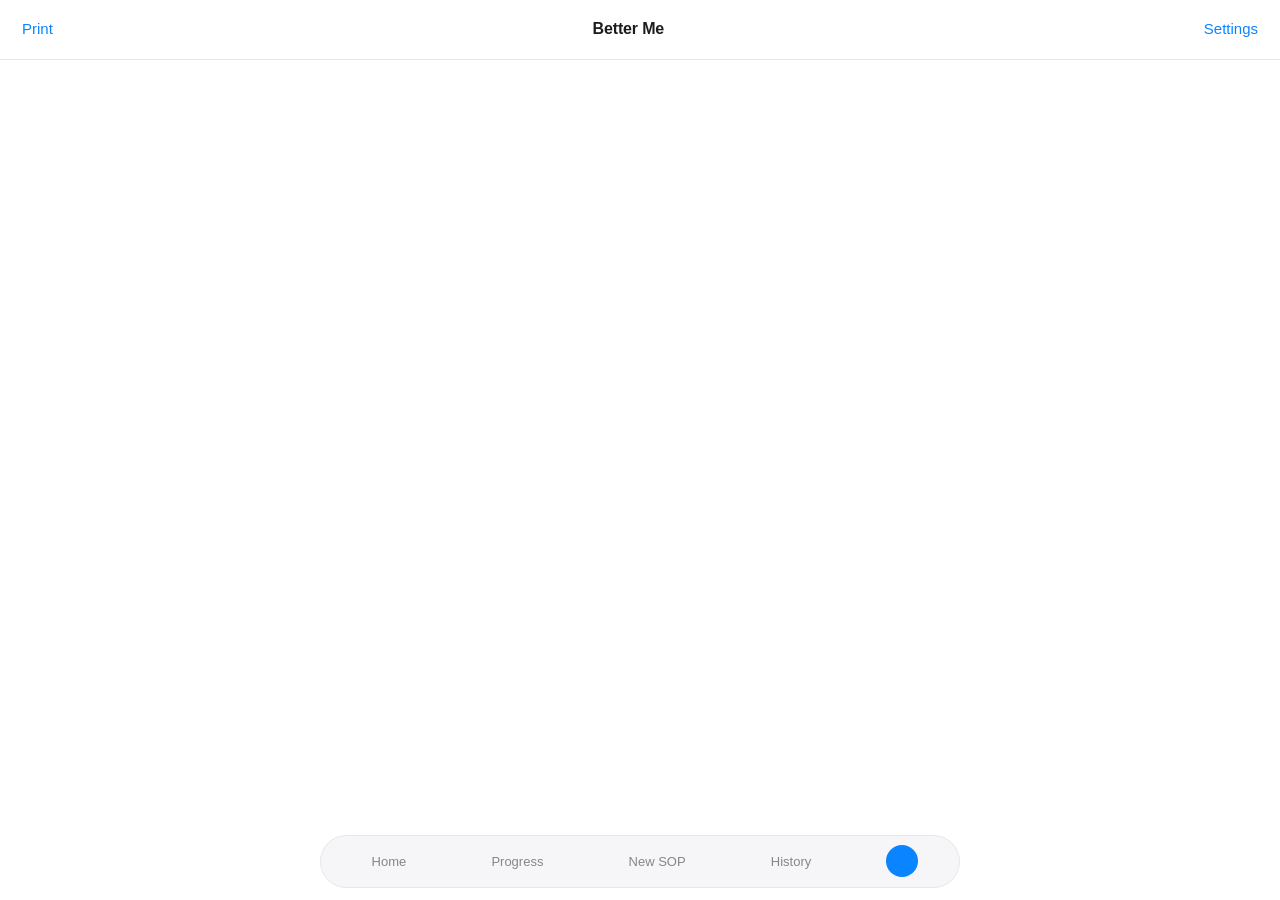
==== index.html @ 154fc98d "new" ====
<!doctype html>
<html lang="en">
<head>
  <meta charset="utf-8">
  <meta name="viewport" content="width=device-width,initial-scale=1,viewport-fit=cover">
  <meta name="theme-color" content="#ffffff">
  <title>Better Me</title>
  <link rel="manifest" href="manifest.webmanifest">
  <link rel="stylesheet" href="styles.css">
</head>
<body>
  <header class="top">
    <button id="print" class="icon-btn" aria-label="Print or export">Print</button>
    <strong>Better Me</strong>
    <button id="settings" class="icon-btn" aria-label="Settings">Settings</button>
  </header>

  <main id="view"></main>

  <nav class="tabs" aria-label="Main">
    <button data-tab="home">Home</button>
    <button data-tab="progress">Progress</button>
    <button data-tab="new">New SOP</button>
    <button data-tab="history">History</button>
    <button data-tab="profile" class="avatar-tab" aria-label="Profile"><span id="avatar"></span></button>
  </nav>

  <div id="sheet" class="sheet"></div>

  <script type="module" src="app.js"></script>
  <script>if ('serviceWorker' in navigator) navigator.serviceWorker.register('sw.js');</script>
</body>
</html>
---- styles.css ----
:root{--bg:#fff;--card:#f5f5f7;--ink:#1d1d1f;--mut:#86868b;--line:#e5e5ea;--acc:#0a84ff;--ok:#30d158;--r:18px;color-scheme:light}
:root[data-theme=dark]{--bg:#000;--card:#1c1c1e;--ink:#f5f5f7;--mut:#8e8e93;--line:#2c2c2e;color-scheme:dark}
*{box-sizing:border-box}
html,body{margin:0;background:var(--bg);color:var(--ink);font:16px/1.5 -apple-system,BlinkMacSystemFont,"SF Pro Text","Segoe UI",Roboto,sans-serif;-webkit-font-smoothing:antialiased}
button,input,select,textarea{font:inherit;color:inherit}

.top{position:sticky;top:0;z-index:5;display:flex;align-items:center;justify-content:space-between;padding:calc(env(safe-area-inset-top) + 12px) 20px 12px;background:color-mix(in srgb,var(--bg) 88%,transparent);backdrop-filter:saturate(1.6) blur(16px);border-bottom:1px solid var(--line)}
.top strong{font-weight:600;letter-spacing:-.01em}
.icon-btn{background:none;border:0;color:var(--acc);font-size:15px;padding:6px 2px;cursor:pointer}

main{max-width:680px;margin:0 auto;padding:24px 20px 150px;display:grid;gap:16px}
.hero h1{font-size:34px;line-height:1.1;margin:4px 0 6px;letter-spacing:-.02em;font-weight:700}
.eyebrow{margin:0;font-size:13px;color:var(--mut);text-transform:uppercase;letter-spacing:.06em;font-weight:600}
.sub,.muted,.empty{color:var(--mut);margin:0}
h2{font-size:18px;margin:0;font-weight:600;letter-spacing:-.01em}
h3{font-size:15px;margin:16px 0 4px}

.card{background:var(--card);border-radius:var(--r);padding:18px;border:0;text-align:left;width:100%}
.card-h{display:flex;align-items:center;justify-content:space-between;gap:12px;margin-bottom:8px}
.row input{width:100%;background:none;border:0;outline:0;font-size:17px;padding:4px 0}

.task{display:flex;align-items:center;gap:12px;padding:12px 0;border-top:1px solid var(--line)}
.task:first-of-type{border-top:0}
.task label{display:flex;align-items:center;gap:12px;flex:1;cursor:pointer;min-width:0}
.task input{width:20px;height:20px;accent-color:var(--ok);flex:none}
.task .tx{flex:1}
.task.done .tx{text-decoration:line-through;color:var(--mut)}
.task .meta{font-size:12px;color:var(--mut);white-space:nowrap}
.x{background:none;border:0;color:var(--mut);font-size:20px;cursor:pointer;padding:0 4px}

.prompt p{margin:6px 0 0}
.prompt p:not(.eyebrow){font-size:19px;line-height:1.4;letter-spacing:-.01em}
textarea.reflect{width:100%;background:none;border:0;border-top:1px solid var(--line);outline:0;resize:none;padding-top:10px;margin-top:12px}

.stack{display:grid;gap:14px}
.stack label{display:grid;gap:6px;font-size:14px;color:var(--mut)}
.stack input,.stack select,.stack textarea{background:var(--bg);border:1px solid var(--line);border-radius:12px;padding:12px;color:var(--ink);font-size:16px;width:100%}
label.switch{display:flex;justify-content:space-between;align-items:center;padding:12px 0;color:var(--ink);font-size:16px}
label.switch input{width:20px;height:20px;accent-color:var(--ok)}

.primary{background:var(--acc);color:#fff;border:0;border-radius:14px;padding:14px;font-weight:600;cursor:pointer;font-size:16px}
.ghost{background:none;border:1px solid var(--line);border-radius:14px;padding:12px 14px;cursor:pointer;color:var(--acc);width:100%}

.ring{width:44px;height:44px;transform:rotate(-90deg);flex:none}
.ring .track{fill:none;stroke:var(--line);stroke-width:4}
.ring .fill{fill:none;stroke:var(--ok);stroke-width:4;stroke-linecap:round;transition:stroke-dashoffset .6s cubic-bezier(.2,.8,.2,1)}

.heat{display:grid;grid-template-columns:repeat(7,1fr);gap:6px}
.cell{aspect-ratio:1;border-radius:6px;background:var(--ok);opacity:var(--a)}
.bar-row{display:grid;grid-template-columns:1fr 2fr auto;gap:12px;align-items:center;font-size:14px;margin:12px 0}
.bar{height:8px;background:var(--line);border-radius:8px;overflow:hidden}
.bar b{display:block;height:100%;background:var(--acc);border-radius:8px;transition:width .6s cubic-bezier(.2,.8,.2,1)}
.advice p{margin:8px 0}

.day{display:flex;justify-content:space-between;cursor:pointer}

.tabs{position:fixed;left:0;right:0;bottom:calc(env(safe-area-inset-bottom) + 12px);margin:0 auto;width:calc(100% - 24px);max-width:640px;display:flex;justify-content:space-around;align-items:center;padding:8px;border-radius:28px;background:color-mix(in srgb,var(--card) 88%,transparent);backdrop-filter:blur(20px);border:1px solid var(--line)}
.tabs button{background:none;border:0;font-size:13px;color:var(--mut);padding:8px 10px;border-radius:18px;cursor:pointer}
.tabs button.on{color:var(--ink);background:var(--bg);font-weight:600}
.avatar-tab{padding:0 !important}
#avatar{display:grid;place-items:center;width:32px;height:32px;border-radius:50%;background:var(--acc);color:#fff;overflow:hidden;font-weight:600}
#avatar img{width:100%;height:100%;object-fit:cover}

.sheet{position:fixed;inset:0;background:rgba(0,0,0,.35);display:none;align-items:flex-end;justify-content:center;z-index:20;padding:16px}
.sheet.open{display:flex}
.sheet-card{background:var(--bg);border-radius:24px;padding:20px;width:100%;max-width:520px;max-height:86vh;overflow:auto;box-shadow:0 20px 60px rgba(0,0,0,.2)}
.seg{display:grid;grid-template-columns:1fr 1fr;background:var(--card);border-radius:12px;padding:3px;margin:8px 0 18px}
.seg button{border:0;background:none;padding:8px;border-radius:10px;cursor:pointer}
.seg button.on{background:var(--bg);font-weight:600;box-shadow:0 1px 3px rgba(0,0,0,.1)}

@media (prefers-reduced-motion: reduce){*{transition:none !important}}
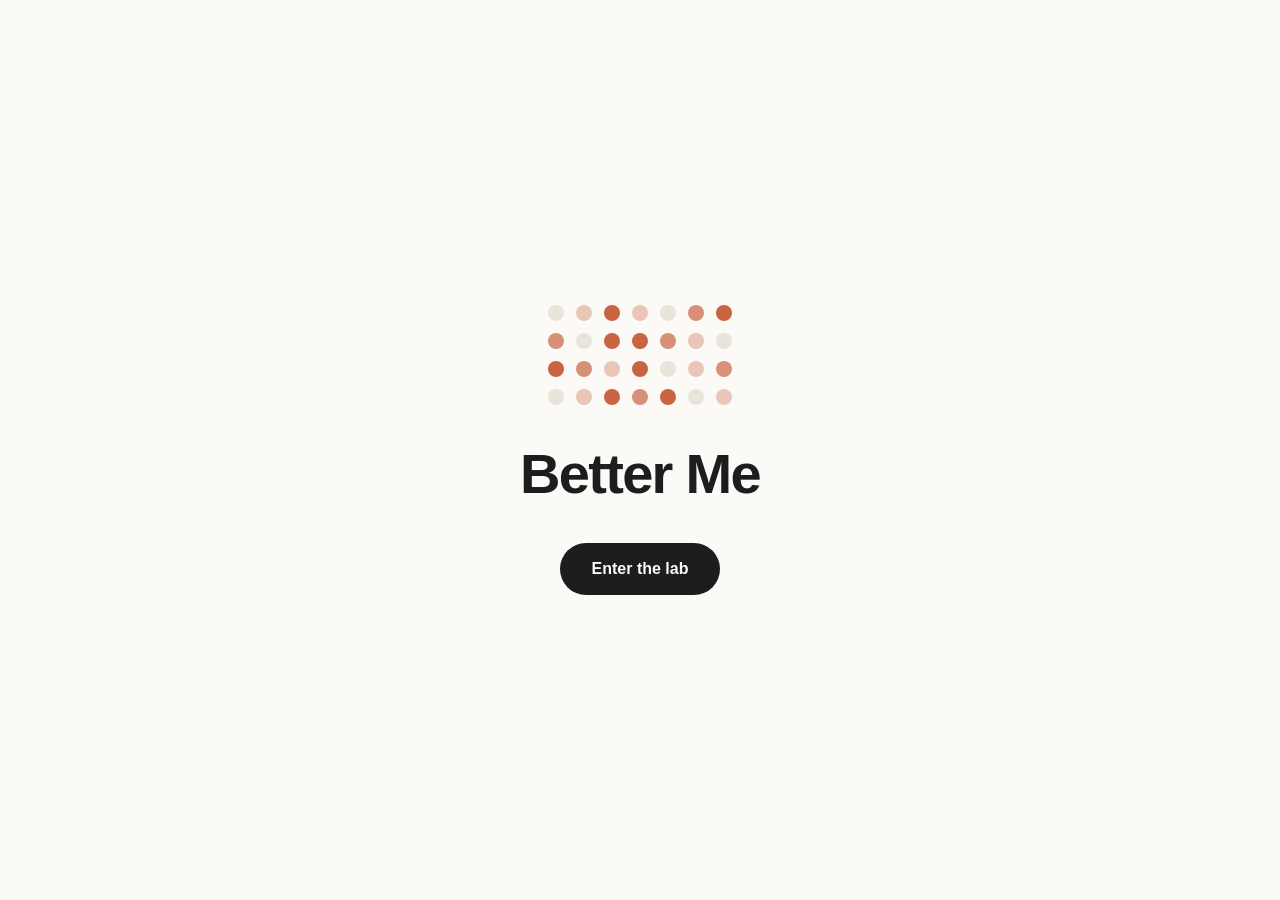
==== commit 119d4355: "new" ====
--- a/index.html
+++ b/index.html
@@ -3,31 +3,36 @@
 <head>
   <meta charset="utf-8">
   <meta name="viewport" content="width=device-width,initial-scale=1,viewport-fit=cover">
-  <meta name="theme-color" content="#ffffff">
+  <meta name="theme-color" content="#fbfaf7">
   <title>Better Me</title>
   <link rel="manifest" href="manifest.webmanifest">
-  <link rel="stylesheet" href="styles.css">
+  <style>
+    :root{--bg:#fbfaf7;--ink:#1d1d1f;--mut:#8a8680;--ok:#c96442;--line:#e9e4da;color-scheme:light}
+    @media (prefers-color-scheme:dark){:root{--bg:#141412;--ink:#f3efe8;--mut:#9a958c;--line:#2c2a25;color-scheme:dark}}
+    *{box-sizing:border-box}
+    html,body{margin:0;min-height:100%;background:var(--bg);color:var(--ink);font:16px/1.5 -apple-system,BlinkMacSystemFont,"SF Pro Display","Segoe UI",sans-serif;-webkit-font-smoothing:antialiased}
+    body{min-height:100vh;display:grid;place-items:center;padding:calc(env(safe-area-inset-top) + 32px) 24px calc(env(safe-area-inset-bottom) + 32px)}
+    .wrap{display:grid;justify-items:center;gap:40px;text-align:center}
+    .mark{display:grid;grid-template-columns:repeat(7,16px);gap:12px}
+    .mark i{width:16px;height:16px;border-radius:50%;background:var(--line)}
+    .mark i.a{background:color-mix(in srgb,var(--ok) 35%,transparent)}
+    .mark i.b{background:color-mix(in srgb,var(--ok) 70%,transparent)}
+    .mark i.c{background:var(--ok)}
+    h1{margin:0;font-size:clamp(40px,8vw,56px);font-weight:600;letter-spacing:-.03em;line-height:1.05}
+    .cta{display:inline-block;background:var(--ink);color:var(--bg);text-decoration:none;border-radius:999px;padding:14px 32px;font-weight:600;font-size:16px}
+    .cta:focus-visible{outline:2px solid var(--ok);outline-offset:4px}
+  </style>
 </head>
 <body>
-  <header class="top">
-    <button id="print" class="icon-btn" aria-label="Print or export">Print</button>
-    <strong>Better Me</strong>
-    <button id="settings" class="icon-btn" aria-label="Settings">Settings</button>
-  </header>
-
-  <main id="view"></main>
-
-  <nav class="tabs" aria-label="Main">
-    <button data-tab="home">Home</button>
-    <button data-tab="progress">Progress</button>
-    <button data-tab="new">New SOP</button>
-    <button data-tab="history">History</button>
-    <button data-tab="profile" class="avatar-tab" aria-label="Profile"><span id="avatar"></span></button>
-  </nav>
-
-  <div id="sheet" class="sheet"></div>
-
-  <script type="module" src="app.js"></script>
-  <script>if ('serviceWorker' in navigator) navigator.serviceWorker.register('sw.js');</script>
+  <main class="wrap">
+    <div class="mark" aria-hidden="true">
+      <i></i><i class="a"></i><i class="c"></i><i class="a"></i><i></i><i class="b"></i><i class="c"></i>
+      <i class="b"></i><i></i><i class="c"></i><i class="c"></i><i class="b"></i><i class="a"></i><i></i>
+      <i class="c"></i><i class="b"></i><i class="a"></i><i class="c"></i><i></i><i class="a"></i><i class="b"></i>
+      <i></i><i class="a"></i><i class="c"></i><i class="b"></i><i class="c"></i><i></i><i class="a"></i>
+    </div>
+    <h1>Better Me</h1>
+    <a class="cta" href="lab.html">Enter the lab</a>
+  </main>
 </body>
 </html>
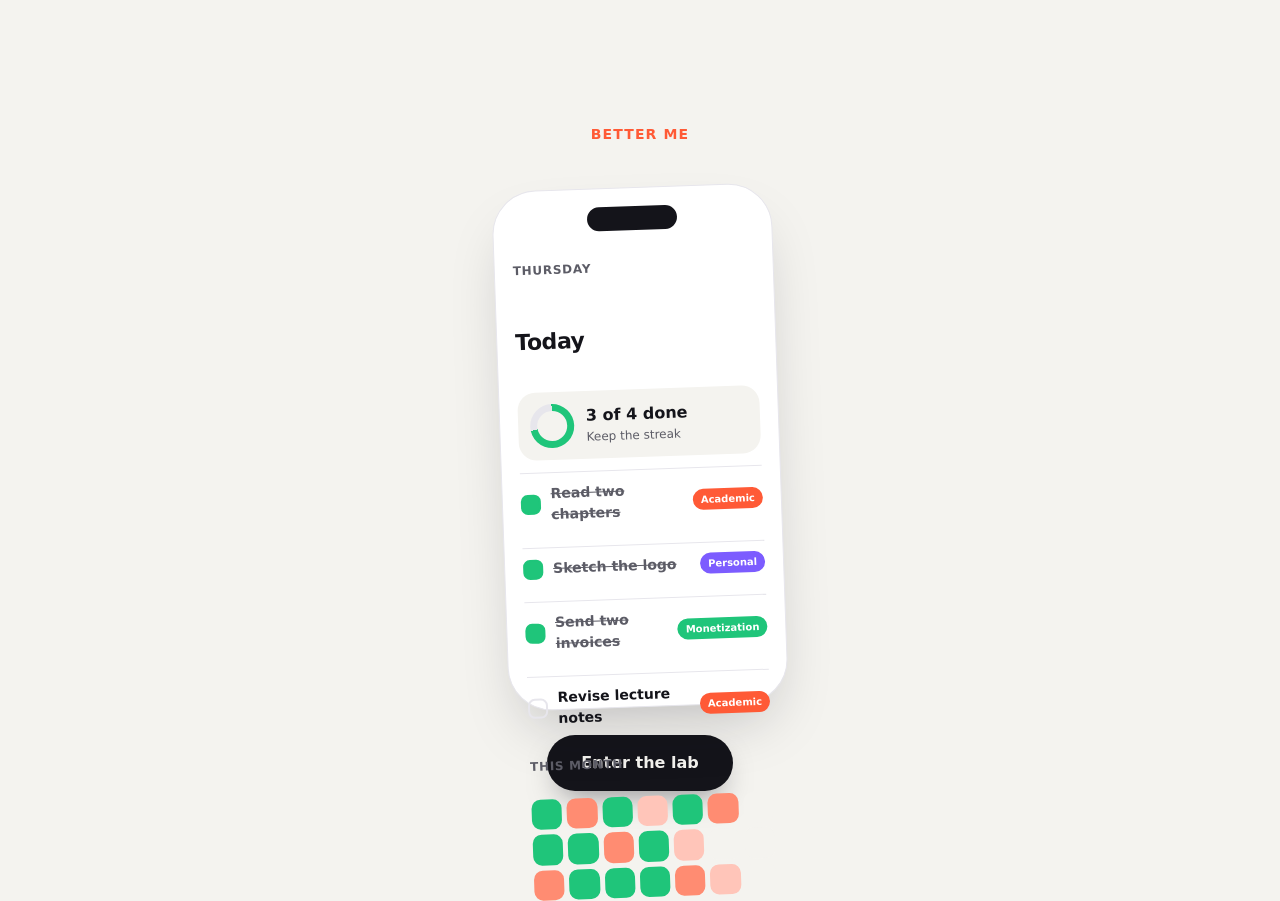
==== commit 54d4d972: "updates." ====
--- a/index.html
+++ b/index.html
@@ -3,35 +3,68 @@
 <head>
   <meta charset="utf-8">
   <meta name="viewport" content="width=device-width,initial-scale=1,viewport-fit=cover">
-  <meta name="theme-color" content="#fbfaf7">
+  <meta name="theme-color" content="#f4f3ef">
   <title>Better Me</title>
   <link rel="manifest" href="manifest.webmanifest">
+  <link rel="icon" href="icon.svg" type="image/svg+xml">
+  <link rel="apple-touch-icon" href="apple-touch-icon.png">
+  <link rel="apple-touch-startup-image" href="splash-1170x2532.png" media="(device-width:390px) and (device-height:844px) and (-webkit-device-pixel-ratio:3)">
+  <link rel="apple-touch-startup-image" href="splash-1284x2778.png" media="(device-width:428px) and (device-height:926px) and (-webkit-device-pixel-ratio:3)">
+  <link rel="apple-touch-startup-image" href="splash-1179x2556.png" media="(device-width:393px) and (device-height:852px) and (-webkit-device-pixel-ratio:3)">
+  <link rel="apple-touch-startup-image" href="splash-1290x2796.png" media="(device-width:430px) and (device-height:932px) and (-webkit-device-pixel-ratio:3)">
+  <link rel="apple-touch-startup-image" href="splash-750x1334.png" media="(device-width:375px) and (device-height:667px) and (-webkit-device-pixel-ratio:2)">
   <style>
-    :root{--bg:#fbfaf7;--ink:#1d1d1f;--mut:#8a8680;--ok:#c96442;--line:#e9e4da;color-scheme:light}
-    @media (prefers-color-scheme:dark){:root{--bg:#141412;--ink:#f3efe8;--mut:#9a958c;--line:#2c2a25;color-scheme:dark}}
+    :root{--bg:#f4f3ef;--card:#fff;--ink:#14141a;--mut:#5c5c66;--acc:#ff5a36;--ok:#1fc57a;--amb:#ffb020;--line:#e7e6ec;--shadow:0 30px 60px -20px rgba(20,20,30,.25);color-scheme:light}
+    @media (prefers-color-scheme:dark){:root{--bg:#0c0c10;--card:#17171e;--ink:#f6f6fa;--mut:#aeaebc;--line:#272730;--shadow:0 30px 60px -20px rgba(0,0,0,.7);color-scheme:dark}}
     *{box-sizing:border-box}
-    html,body{margin:0;min-height:100%;background:var(--bg);color:var(--ink);font:16px/1.5 -apple-system,BlinkMacSystemFont,"SF Pro Display","Segoe UI",sans-serif;-webkit-font-smoothing:antialiased}
-    body{min-height:100vh;display:grid;place-items:center;padding:calc(env(safe-area-inset-top) + 32px) 24px calc(env(safe-area-inset-bottom) + 32px)}
-    .wrap{display:grid;justify-items:center;gap:40px;text-align:center}
-    .mark{display:grid;grid-template-columns:repeat(7,16px);gap:12px}
-    .mark i{width:16px;height:16px;border-radius:50%;background:var(--line)}
-    .mark i.a{background:color-mix(in srgb,var(--ok) 35%,transparent)}
-    .mark i.b{background:color-mix(in srgb,var(--ok) 70%,transparent)}
-    .mark i.c{background:var(--ok)}
-    h1{margin:0;font-size:clamp(40px,8vw,56px);font-weight:600;letter-spacing:-.03em;line-height:1.05}
-    .cta{display:inline-block;background:var(--ink);color:var(--bg);text-decoration:none;border-radius:999px;padding:14px 32px;font-weight:600;font-size:16px}
-    .cta:focus-visible{outline:2px solid var(--ok);outline-offset:4px}
+    html,body{margin:0;min-height:100%;background:var(--bg);color:var(--ink);font:16px/1.5 -apple-system,BlinkMacSystemFont,"SF Pro Rounded","SF Pro Text",system-ui,sans-serif;-webkit-font-smoothing:antialiased}
+    body{min-height:100vh;display:grid;place-items:center;padding:calc(env(safe-area-inset-top) + 28px) 22px calc(env(safe-area-inset-bottom) + 28px)}
+    .wrap{display:grid;justify-items:center;gap:28px;text-align:center;width:100%;max-width:420px}
+    .brand{font-size:14px;font-weight:800;letter-spacing:.08em;text-transform:uppercase;color:var(--acc)}
+    h1{margin:0;font-size:clamp(40px,9vw,58px);font-weight:800;letter-spacing:-.035em;line-height:1}
+    .phone{width:280px;height:520px;border-radius:44px;background:var(--card);box-shadow:var(--shadow);padding:18px;border:1px solid var(--line);display:grid;gap:12px;align-content:start;text-align:left;transform:rotate(-2deg);animation:float 6s ease-in-out infinite}
+    @keyframes float{0%,100%{transform:rotate(-2deg) translateY(0)}50%{transform:rotate(-2deg) translateY(-6px)}}
+    .notch{width:90px;height:24px;border-radius:14px;background:var(--ink);justify-self:center;margin-bottom:4px}
+    .m-h{font-size:12px;font-weight:800;color:var(--mut);letter-spacing:.06em;text-transform:uppercase}
+    .m-title{font-size:22px;font-weight:800;letter-spacing:-.02em}
+    .m-ring{display:flex;align-items:center;gap:12px;background:var(--bg);border-radius:18px;padding:12px}
+    .m-ring i{width:44px;height:44px;border-radius:50%;background:conic-gradient(var(--ok) 0 72%,var(--line) 72% 100%);position:relative;flex:none}
+    .m-ring i::after{content:"";position:absolute;inset:7px;border-radius:50%;background:var(--bg)}
+    .m-task{display:flex;align-items:center;gap:10px;font-weight:700;font-size:14px;padding:10px 0;border-top:1px solid var(--line)}
+    .m-task b{width:20px;height:20px;border-radius:7px;border:2.5px solid var(--line);flex:none}
+    .m-task.done b{background:var(--ok);border-color:var(--ok)}
+    .m-task.done span{text-decoration:line-through;color:var(--mut)}
+    .m-tag{margin-left:auto;font-size:10px;font-weight:800;padding:3px 8px;border-radius:999px;color:#fff}
+    .m-cal{display:grid;grid-template-columns:repeat(7,1fr);gap:5px}
+    .m-cal i{aspect-ratio:1;border-radius:9px;background:var(--bg)}
+    .m-cal i.a{background:color-mix(in srgb,var(--acc) 35%,var(--card))}
+    .m-cal i.b{background:color-mix(in srgb,var(--acc) 70%,var(--card))}
+    .m-cal i.c{background:var(--ok)}
+    .cta{display:inline-block;background:var(--ink);color:var(--bg);text-decoration:none;border-radius:999px;padding:16px 34px;font-weight:800;font-size:16px;box-shadow:0 14px 30px -12px rgba(20,20,30,.5);transition:transform .2s}
+    .cta:active{transform:scale(.97)}
+    .cta:focus-visible{outline:3px solid var(--acc);outline-offset:4px}
+    @media (prefers-reduced-motion:reduce){.phone{animation:none}}
   </style>
 </head>
 <body>
   <main class="wrap">
-    <div class="mark" aria-hidden="true">
-      <i></i><i class="a"></i><i class="c"></i><i class="a"></i><i></i><i class="b"></i><i class="c"></i>
-      <i class="b"></i><i></i><i class="c"></i><i class="c"></i><i class="b"></i><i class="a"></i><i></i>
-      <i class="c"></i><i class="b"></i><i class="a"></i><i class="c"></i><i></i><i class="a"></i><i class="b"></i>
-      <i></i><i class="a"></i><i class="c"></i><i class="b"></i><i class="c"></i><i></i><i class="a"></i>
+    <p class="brand">Better Me</p>
+    <div class="phone" aria-hidden="true">
+      <div class="notch"></div>
+      <p class="m-h">Thursday</p>
+      <p class="m-title">Today</p>
+      <div class="m-ring"><i></i><div><div style="font-weight:800">3 of 4 done</div><div style="font-size:12px;color:var(--mut)">Keep the streak</div></div></div>
+      <div class="m-task done"><b></b><span>Read two chapters</span><em class="m-tag" style="background:#ff5a36;font-style:normal">Academic</em></div>
+      <div class="m-task done"><b></b><span>Sketch the logo</span><em class="m-tag" style="background:#7c5cff;font-style:normal">Personal</em></div>
+      <div class="m-task done"><b></b><span>Send two invoices</span><em class="m-tag" style="background:#1fc57a;font-style:normal">Monetization</em></div>
+      <div class="m-task"><b></b><span>Revise lecture notes</span><em class="m-tag" style="background:#ff5a36;font-style:normal">Academic</em></div>
+      <p class="m-h" style="margin-top:6px">This month</p>
+      <div class="m-cal">
+        <i class="c"></i><i class="b"></i><i class="c"></i><i class="a"></i><i class="c"></i><i class="b"></i><i></i>
+        <i class="c"></i><i class="c"></i><i class="b"></i><i class="c"></i><i class="a"></i><i></i><i></i>
+        <i class="b"></i><i class="c"></i><i class="c"></i><i class="c"></i><i class="b"></i><i class="a"></i><i></i>
+      </div>
     </div>
-    <h1>Better Me</h1>
     <a class="cta" href="lab.html">Enter the lab</a>
   </main>
 </body>
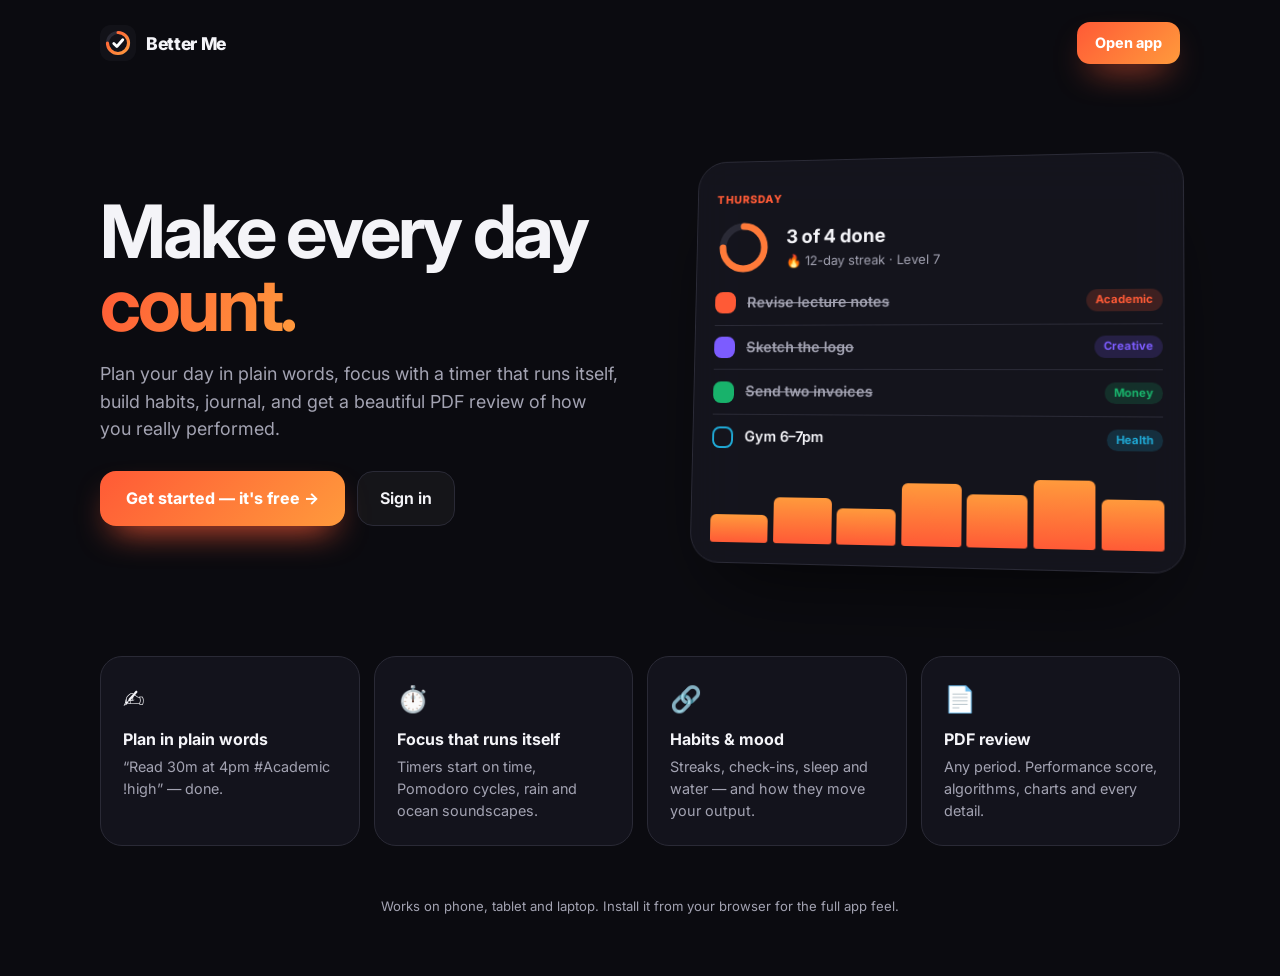
==== commit 1054ffc8: "Better Me 2.0: ground-up redesign, PDF review reports, 20+ new features New design system across pho" ====
--- a/index.html
+++ b/index.html
@@ -3,69 +3,86 @@
 <head>
   <meta charset="utf-8">
   <meta name="viewport" content="width=device-width,initial-scale=1,viewport-fit=cover">
-  <meta name="theme-color" content="#f4f3ef">
-  <title>Better Me</title>
+  <meta name="theme-color" content="#0b0b10">
+  <meta name="description" content="Plan your day, focus deeply, build habits and get a beautiful PDF review of how you are really doing.">
+  <title>Better Me — plan, focus, review</title>
   <link rel="manifest" href="manifest.webmanifest">
   <link rel="icon" href="icon.svg" type="image/svg+xml">
   <link rel="apple-touch-icon" href="apple-touch-icon.png">
-  <link rel="apple-touch-startup-image" href="splash-1170x2532.png" media="(device-width:390px) and (device-height:844px) and (-webkit-device-pixel-ratio:3)">
-  <link rel="apple-touch-startup-image" href="splash-1284x2778.png" media="(device-width:428px) and (device-height:926px) and (-webkit-device-pixel-ratio:3)">
-  <link rel="apple-touch-startup-image" href="splash-1179x2556.png" media="(device-width:393px) and (device-height:852px) and (-webkit-device-pixel-ratio:3)">
-  <link rel="apple-touch-startup-image" href="splash-1290x2796.png" media="(device-width:430px) and (device-height:932px) and (-webkit-device-pixel-ratio:3)">
-  <link rel="apple-touch-startup-image" href="splash-750x1334.png" media="(device-width:375px) and (device-height:667px) and (-webkit-device-pixel-ratio:2)">
+  <link rel="stylesheet" href="https://fonts.googleapis.com/css2?family=Inter:wght@400;500;600;700;800&display=swap">
   <style>
-    :root{--bg:#f4f3ef;--card:#fff;--ink:#14141a;--mut:#5c5c66;--acc:#ff5a36;--ok:#1fc57a;--amb:#ffb020;--line:#e7e6ec;--shadow:0 30px 60px -20px rgba(20,20,30,.25);color-scheme:light}
-    @media (prefers-color-scheme:dark){:root{--bg:#0c0c10;--card:#17171e;--ink:#f6f6fa;--mut:#aeaebc;--line:#272730;--shadow:0 30px 60px -20px rgba(0,0,0,.7);color-scheme:dark}}
+    :root{--bg:#0b0b10;--card:rgba(24,24,33,.7);--ink:#f4f4f8;--mut:#a3a3b2;--line:#2a2a36;--acc:#ff5a36;--acc2:#ff9a3c;color-scheme:dark}
     *{box-sizing:border-box}
-    html,body{margin:0;min-height:100%;background:var(--bg);color:var(--ink);font:16px/1.5 -apple-system,BlinkMacSystemFont,"SF Pro Rounded","SF Pro Text",system-ui,sans-serif;-webkit-font-smoothing:antialiased}
-    body{min-height:100vh;display:grid;place-items:center;padding:calc(env(safe-area-inset-top) + 28px) 22px calc(env(safe-area-inset-bottom) + 28px)}
-    .wrap{display:grid;justify-items:center;gap:28px;text-align:center;width:100%;max-width:420px}
-    .brand{font-size:14px;font-weight:800;letter-spacing:.08em;text-transform:uppercase;color:var(--acc)}
-    h1{margin:0;font-size:clamp(40px,9vw,58px);font-weight:800;letter-spacing:-.035em;line-height:1}
-    .phone{width:280px;height:520px;border-radius:44px;background:var(--card);box-shadow:var(--shadow);padding:18px;border:1px solid var(--line);display:grid;gap:12px;align-content:start;text-align:left;transform:rotate(-2deg);animation:float 6s ease-in-out infinite}
-    @keyframes float{0%,100%{transform:rotate(-2deg) translateY(0)}50%{transform:rotate(-2deg) translateY(-6px)}}
-    .notch{width:90px;height:24px;border-radius:14px;background:var(--ink);justify-self:center;margin-bottom:4px}
-    .m-h{font-size:12px;font-weight:800;color:var(--mut);letter-spacing:.06em;text-transform:uppercase}
-    .m-title{font-size:22px;font-weight:800;letter-spacing:-.02em}
-    .m-ring{display:flex;align-items:center;gap:12px;background:var(--bg);border-radius:18px;padding:12px}
-    .m-ring i{width:44px;height:44px;border-radius:50%;background:conic-gradient(var(--ok) 0 72%,var(--line) 72% 100%);position:relative;flex:none}
-    .m-ring i::after{content:"";position:absolute;inset:7px;border-radius:50%;background:var(--bg)}
-    .m-task{display:flex;align-items:center;gap:10px;font-weight:700;font-size:14px;padding:10px 0;border-top:1px solid var(--line)}
-    .m-task b{width:20px;height:20px;border-radius:7px;border:2.5px solid var(--line);flex:none}
-    .m-task.done b{background:var(--ok);border-color:var(--ok)}
-    .m-task.done span{text-decoration:line-through;color:var(--mut)}
-    .m-tag{margin-left:auto;font-size:10px;font-weight:800;padding:3px 8px;border-radius:999px;color:#fff}
-    .m-cal{display:grid;grid-template-columns:repeat(7,1fr);gap:5px}
-    .m-cal i{aspect-ratio:1;border-radius:9px;background:var(--bg)}
-    .m-cal i.a{background:color-mix(in srgb,var(--acc) 35%,var(--card))}
-    .m-cal i.b{background:color-mix(in srgb,var(--acc) 70%,var(--card))}
-    .m-cal i.c{background:var(--ok)}
-    .cta{display:inline-block;background:var(--ink);color:var(--bg);text-decoration:none;border-radius:999px;padding:16px 34px;font-weight:800;font-size:16px;box-shadow:0 14px 30px -12px rgba(20,20,30,.5);transition:transform .2s}
-    .cta:active{transform:scale(.97)}
-    .cta:focus-visible{outline:3px solid var(--acc);outline-offset:4px}
-    @media (prefers-reduced-motion:reduce){.phone{animation:none}}
+    html,body{margin:0;background:var(--bg);color:var(--ink);font:16px/1.55 Inter,-apple-system,system-ui,sans-serif;-webkit-font-smoothing:antialiased;overflow-x:hidden}
+    .fx{position:fixed;inset:0;z-index:-1}
+    .fx i{position:absolute;border-radius:50%;filter:blur(90px);opacity:.5;animation:d 20s ease-in-out infinite alternate}
+    .fx i:nth-child(1){width:60vmax;height:60vmax;left:-20vmax;top:-30vmax;background:radial-gradient(circle,var(--acc),transparent 65%)}
+    .fx i:nth-child(2){width:50vmax;height:50vmax;right:-20vmax;top:20vh;background:radial-gradient(circle,#7c5cff,transparent 65%);animation-delay:-7s}
+    @keyframes d{to{transform:translate(6vw,8vh) scale(1.12)}}
+    .wrap{max-width:1120px;margin:0 auto;padding:calc(env(safe-area-inset-top) + 22px) 20px 60px}
+    nav{display:flex;align-items:center;justify-content:space-between}
+    .brand{display:flex;align-items:center;gap:10px;font-weight:800;letter-spacing:-.02em;font-size:1.1rem}
+    .brand img{width:36px;height:36px;border-radius:11px}
+    .cta{display:inline-flex;align-items:center;gap:8px;text-decoration:none;color:#fff;font-weight:750;padding:14px 26px;border-radius:16px;background:linear-gradient(135deg,var(--acc),var(--acc2));box-shadow:0 16px 34px -14px var(--acc);transition:transform .3s cubic-bezier(.34,1.56,.64,1)}
+    .cta:hover{transform:translateY(-3px) scale(1.02)}
+    .cta.sm{padding:10px 18px;font-size:.9rem;border-radius:13px}
+    .ghost{color:var(--ink);text-decoration:none;font-weight:650;padding:14px 22px;border-radius:16px;border:1px solid var(--line);background:rgba(255,255,255,.04);transition:border-color .2s}
+    .ghost:hover{border-color:var(--acc)}
+    .hero{display:grid;gap:40px;align-items:center;padding:60px 0 30px}
+    @media(min-width:900px){.hero{grid-template-columns:1.1fr 1fr;padding:90px 0 50px}}
+    h1{font-size:clamp(2.6rem,7vw,4.6rem);line-height:1;letter-spacing:-.045em;margin:0 0 18px}
+    h1 em{font-style:normal;background:linear-gradient(110deg,var(--acc),var(--acc2));-webkit-background-clip:text;background-clip:text;color:transparent}
+    .lead{color:var(--mut);font-size:1.12rem;max-width:520px;margin:0 0 28px}
+    .btns{display:flex;gap:12px;flex-wrap:wrap}
+    .mock{position:relative;border-radius:30px;padding:20px;background:var(--card);border:1px solid var(--line);backdrop-filter:blur(20px);box-shadow:0 40px 80px -30px rgba(0,0,0,.7);transform:perspective(1200px) rotateY(-8deg) rotateX(4deg);transition:transform .6s cubic-bezier(.2,.8,.2,1);animation:fl 7s ease-in-out infinite}
+    .mock:hover{transform:perspective(1200px) rotateY(0) rotateX(0)}
+    @keyframes fl{50%{translate:0 -8px}}
+    .mk{font-size:.7rem;font-weight:800;letter-spacing:.09em;text-transform:uppercase;color:var(--acc)}
+    .row{display:flex;align-items:center;gap:12px;padding:11px 0;border-bottom:1px solid var(--line);font-weight:600;font-size:.92rem}
+    .row b{width:22px;height:22px;border-radius:8px;border:2px solid var(--c);flex:none}
+    .row.d b{background:var(--c)}.row.d span{text-decoration:line-through;color:var(--mut)}
+    .row em{margin-left:auto;font-style:normal;font-size:.7rem;font-weight:700;padding:2px 9px;border-radius:99px;color:var(--c);background:color-mix(in srgb,var(--c) 18%,transparent)}
+    .ringrow{display:flex;align-items:center;gap:16px;margin:10px 0 6px}
+    .ringrow svg circle:last-child{animation:r 2s cubic-bezier(.2,.8,.2,1) both}
+    @keyframes r{from{stroke-dashoffset:138}}
+    .bars{display:flex;align-items:flex-end;gap:6px;height:70px;margin-top:14px}
+    .bars i{flex:1;border-radius:6px 6px 3px 3px;background:linear-gradient(var(--acc2),var(--acc));animation:g 1.2s cubic-bezier(.2,.8,.2,1) both;transform-origin:bottom}
+    @keyframes g{from{transform:scaleY(0)}}
+    .feats{display:grid;grid-template-columns:repeat(auto-fit,minmax(230px,1fr));gap:14px;margin-top:40px}
+    .f{padding:22px;border-radius:22px;background:var(--card);border:1px solid var(--line);transition:transform .3s cubic-bezier(.34,1.56,.64,1),border-color .3s}
+    .f:hover{transform:translateY(-5px);border-color:color-mix(in srgb,var(--acc) 50%,var(--line))}
+    .f span{font-size:1.6rem}.f b{display:block;margin:8px 0 4px}.f p{margin:0;color:var(--mut);font-size:.9rem}
+    footer{color:var(--mut);font-size:.82rem;text-align:center;margin-top:50px}
+    @media (prefers-reduced-motion:reduce){*{animation:none!important}}
   </style>
 </head>
 <body>
-  <main class="wrap">
-    <p class="brand">Better Me</p>
-    <div class="phone" aria-hidden="true">
-      <div class="notch"></div>
-      <p class="m-h">Thursday</p>
-      <p class="m-title">Today</p>
-      <div class="m-ring"><i></i><div><div style="font-weight:800">3 of 4 done</div><div style="font-size:12px;color:var(--mut)">Keep the streak</div></div></div>
-      <div class="m-task done"><b></b><span>Read two chapters</span><em class="m-tag" style="background:#ff5a36;font-style:normal">Academic</em></div>
-      <div class="m-task done"><b></b><span>Sketch the logo</span><em class="m-tag" style="background:#7c5cff;font-style:normal">Personal</em></div>
-      <div class="m-task done"><b></b><span>Send two invoices</span><em class="m-tag" style="background:#1fc57a;font-style:normal">Monetization</em></div>
-      <div class="m-task"><b></b><span>Revise lecture notes</span><em class="m-tag" style="background:#ff5a36;font-style:normal">Academic</em></div>
-      <p class="m-h" style="margin-top:6px">This month</p>
-      <div class="m-cal">
-        <i class="c"></i><i class="b"></i><i class="c"></i><i class="a"></i><i class="c"></i><i class="b"></i><i></i>
-        <i class="c"></i><i class="c"></i><i class="b"></i><i class="c"></i><i class="a"></i><i></i><i></i>
-        <i class="b"></i><i class="c"></i><i class="c"></i><i class="c"></i><i class="b"></i><i class="a"></i><i></i>
+  <div class="fx" aria-hidden="true"><i></i><i></i></div>
+  <div class="wrap">
+    <nav><div class="brand"><img src="icon.svg" alt="">Better Me</div><a class="cta sm" href="lab.html">Open app</a></nav>
+    <section class="hero">
+      <div>
+        <h1>Make every day <em>count.</em></h1>
+        <p class="lead">Plan your day in plain words, focus with a timer that runs itself, build habits, journal, and get a beautiful PDF review of how you really performed.</p>
+        <div class="btns"><a class="cta" href="lab.html">Get started — it's free →</a><a class="ghost" href="lab.html">Sign in</a></div>
       </div>
-    </div>
-    <a class="cta" href="lab.html">Enter the lab</a>
-  </main>
+      <div class="mock" aria-hidden="true">
+        <p class="mk">Thursday</p>
+        <div class="ringrow"><svg width="58" height="58" viewBox="0 0 58 58"><circle cx="29" cy="29" r="22" fill="none" stroke="#2a2a36" stroke-width="7"/><circle cx="29" cy="29" r="22" fill="none" stroke="#ff7a39" stroke-width="7" stroke-linecap="round" stroke-dasharray="138" stroke-dashoffset="35" transform="rotate(-90 29 29)"/></svg><div><b style="font-size:1.2rem">3 of 4 done</b><div style="color:var(--mut);font-size:.82rem">🔥 12-day streak · Level 7</div></div></div>
+        <div class="row d" style="--c:#ff5a36"><b></b><span>Revise lecture notes</span><em>Academic</em></div>
+        <div class="row d" style="--c:#7c5cff"><b></b><span>Sketch the logo</span><em>Creative</em></div>
+        <div class="row d" style="--c:#18b26b"><b></b><span>Send two invoices</span><em>Money</em></div>
+        <div class="row" style="--c:#1fa9d6;border:0"><b></b><span>Gym 6–7pm</span><em>Health</em></div>
+        <div class="bars"><i style="height:40%"></i><i style="height:65%;animation-delay:.05s"></i><i style="height:52%;animation-delay:.1s"></i><i style="height:88%;animation-delay:.15s"></i><i style="height:74%;animation-delay:.2s"></i><i style="height:95%;animation-delay:.25s"></i><i style="height:70%;animation-delay:.3s"></i></div>
+      </div>
+    </section>
+    <section class="feats">
+      <div class="f"><span>✍️</span><b>Plan in plain words</b><p>“Read 30m at 4pm #Academic !high” — done.</p></div>
+      <div class="f"><span>⏱️</span><b>Focus that runs itself</b><p>Timers start on time, Pomodoro cycles, rain and ocean soundscapes.</p></div>
+      <div class="f"><span>🔗</span><b>Habits & mood</b><p>Streaks, check-ins, sleep and water — and how they move your output.</p></div>
+      <div class="f"><span>📄</span><b>PDF review</b><p>Any period. Performance score, algorithms, charts and every detail.</p></div>
+    </section>
+    <footer>Works on phone, tablet and laptop. Install it from your browser for the full app feel.</footer>
+  </div>
 </body>
 </html>
